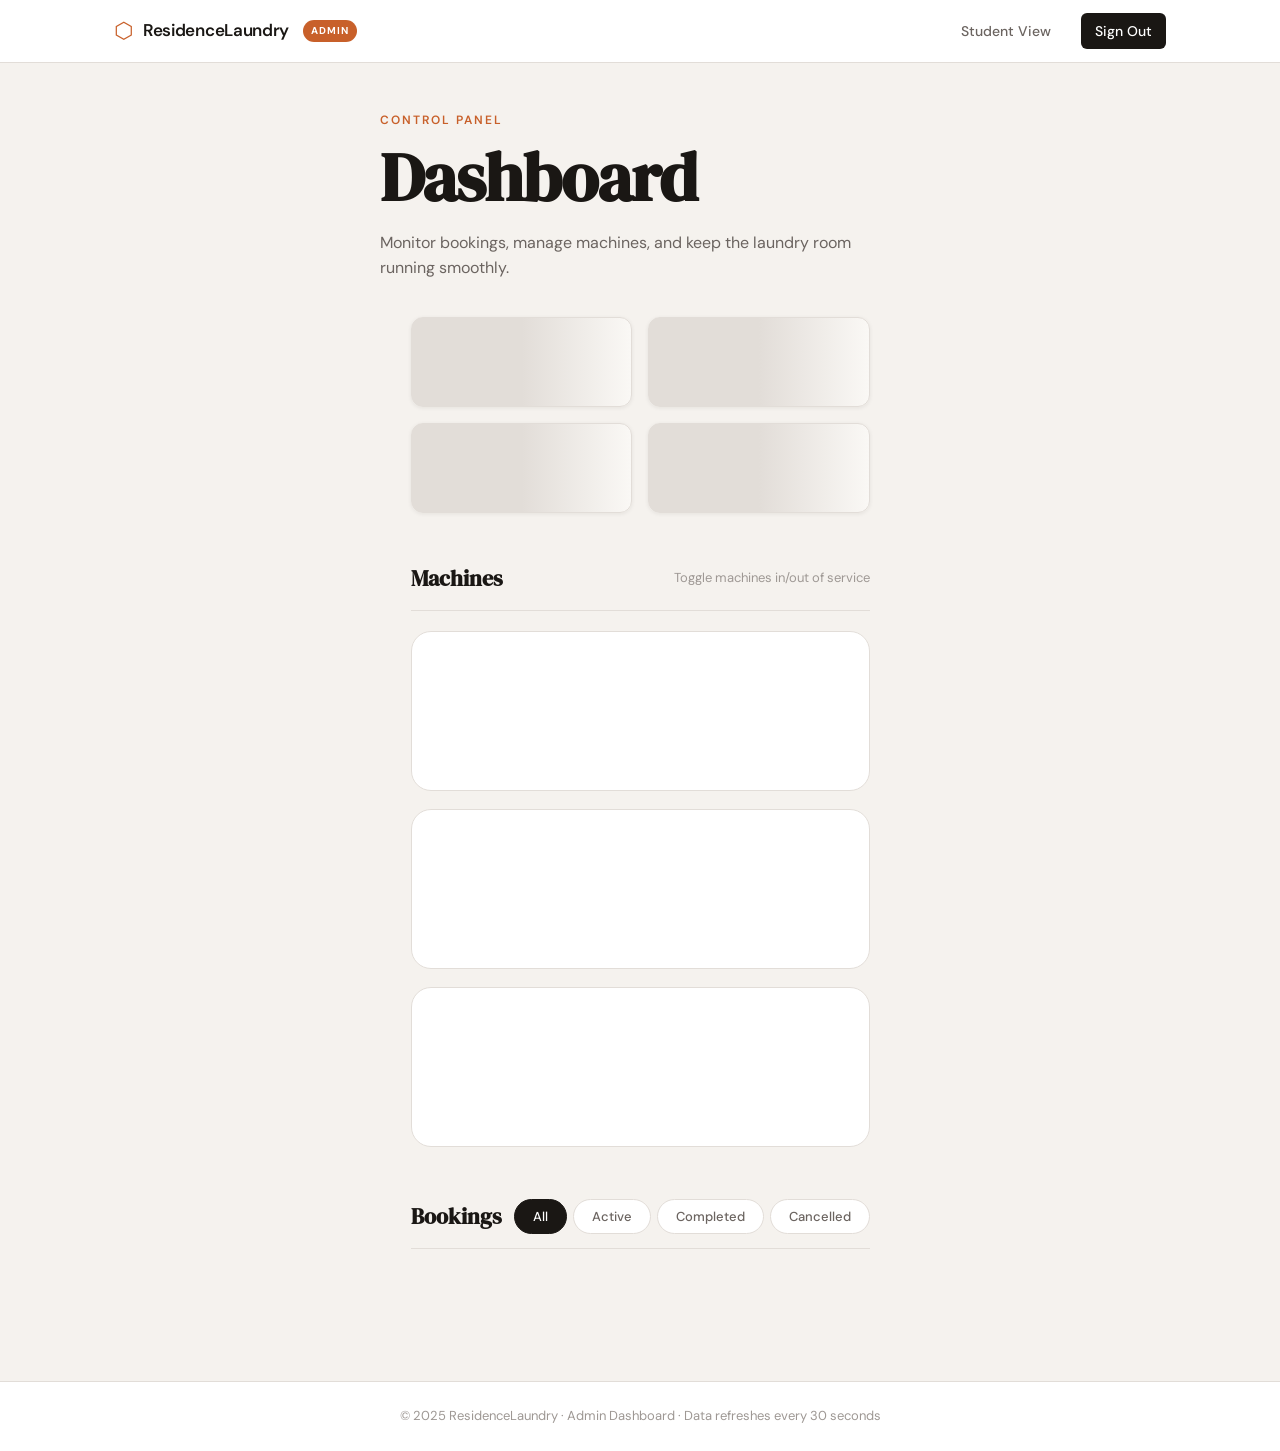
==== templates/admin.html @ 704d6255 "Add admin dashboard and next-slot feature" ====
<!DOCTYPE html>
<html lang="en">
<head>
    <meta charset="UTF-8" />
    <meta name="viewport" content="width=device-width, initial-scale=1.0" />
    <title>ResidenceLaundry — Admin Dashboard</title>
    <link rel="stylesheet" href="/static/style.css" />
    <link rel="preconnect" href="https://fonts.googleapis.com" />
    <link href="https://fonts.googleapis.com/css2?family=DM+Serif+Display&family=DM+Sans:wght@300;400;500;600&display=swap" rel="stylesheet" />
</head>
<body>

    <!-- ======================================================= HEADER -->
    <header class="site-header">
        <div class="header-inner">
            <div class="brand">
                <span class="brand-icon">⬡</span>
                <span class="brand-name">ResidenceLaundry</span>
                <span class="admin-badge">Admin</span>
            </div>
            <nav>
                <a href="/" class="nav-link">Student View</a>
                <a href="/admin/logout" class="nav-link nav-cta">Sign Out</a>
            </nav>
        </div>
    </header>

    <!-- ======================================================= HERO -->
    <section class="hero hero-small">
        <p class="hero-label">Control Panel</p>
        <h1 class="hero-title">Dashboard</h1>
        <p class="hero-sub">Monitor bookings, manage machines, and keep the laundry room running smoothly.</p>
    </section>

    <main class="main-content">

        <!-- ======================================================= STATS -->
        <div id="stats-grid" class="stats-grid">
            <!-- Filled by JS -->
            <div class="stat-card skeleton"></div>
            <div class="stat-card skeleton"></div>
            <div class="stat-card skeleton"></div>
            <div class="stat-card skeleton"></div>
        </div>

        <!-- ======================================================= MACHINES -->
        <section class="admin-section">
            <div class="section-header">
                <h2 class="section-title">Machines</h2>
                <span class="section-hint">Toggle machines in/out of service</span>
            </div>
            <div id="admin-machines-grid" class="machines-grid">
                <div class="machine-card skeleton" style="height:160px;"></div>
                <div class="machine-card skeleton" style="height:160px;"></div>
                <div class="machine-card skeleton" style="height:160px;"></div>
            </div>
        </section>

        <!-- ======================================================= BOOKINGS -->
        <section class="admin-section">
            <div class="section-header">
                <h2 class="section-title">Bookings</h2>
                <!-- Filter tabs -->
                <div class="booking-filter-tabs">
                    <button class="filter-btn active" data-status="all"    onclick="filterBookings('all')">All</button>
                    <button class="filter-btn"         data-status="Active"     onclick="filterBookings('Active')">Active</button>
                    <button class="filter-btn"         data-status="Completed"  onclick="filterBookings('Completed')">Completed</button>
                    <button class="filter-btn"         data-status="Cancelled"  onclick="filterBookings('Cancelled')">Cancelled</button>
                </div>
            </div>

            <div id="bookings-loading" class="loading-state">
                <div class="spinner"></div><p>Loading bookings…</p>
            </div>

            <div id="bookings-table-wrap" class="table-wrap hidden">
                <table class="bookings-table">
                    <thead>
                        <tr>
                            <th>#</th>
                            <th>Student</th>
                            <th>Room</th>
                            <th>Machine</th>
                            <th>Start</th>
                            <th>End</th>
                            <th>Status</th>
                            <th>Action</th>
                        </tr>
                    </thead>
                    <tbody id="bookings-tbody"></tbody>
                </table>
            </div>

            <div id="bookings-empty" class="empty-state hidden">
                <p>No bookings found for this filter.</p>
            </div>
        </section>

    </main>

    <footer class="site-footer">
        <p>© 2025 ResidenceLaundry · Admin Dashboard · Data refreshes every 30 seconds</p>
    </footer>

    <script src="/static/admin.js"></script>
</body>
</html>
---- static/style.css ----
/* =============================================================
   ResidenceLaundry — Stylesheet
   Aesthetic: Clean industrial utility with warm accents.
   Fonts: DM Serif Display (headings) + DM Sans (body)
   ============================================================= */

/* ---- CSS Custom Properties (design tokens) ---- */
:root {
    --bg:           #f5f2ee;        /* warm off-white background */
    --surface:      #ffffff;
    --surface-2:    #faf8f5;
    --border:       #e2ddd8;
    --text-primary: #1a1714;
    --text-secondary: #6b6460;
    --text-muted:   #9e9894;

    --accent:       #c8602a;        /* terracotta orange — main accent */
    --accent-light: #f5ebe4;

    --available:    #2d7a4f;        /* forest green */
    --available-bg: #eaf4ee;
    --busy:         #b83232;        /* deep red */
    --busy-bg:      #fdf0f0;

    --radius-sm:    6px;
    --radius-md:    12px;
    --radius-lg:    20px;

    --shadow-sm:    0 1px 4px rgba(26,23,20,.07);
    --shadow-md:    0 4px 20px rgba(26,23,20,.10);
    --shadow-lg:    0 12px 40px rgba(26,23,20,.14);

    --font-serif:   'DM Serif Display', Georgia, serif;
    --font-sans:    'DM Sans', system-ui, sans-serif;

    --transition:   180ms ease;
}

/* ---- Reset / Base ---- */
*, *::before, *::after { box-sizing: border-box; margin: 0; padding: 0; }

html { scroll-behavior: smooth; }

body {
    font-family: var(--font-sans);
    background: var(--bg);
    color: var(--text-primary);
    font-size: 15px;
    line-height: 1.6;
    min-height: 100vh;
    display: flex;
    flex-direction: column;
}

a { color: inherit; text-decoration: none; }
button { font-family: inherit; cursor: pointer; }
input, select { font-family: inherit; }

/* ================================================================
   HEADER
   ================================================================ */
.site-header {
    background: var(--surface);
    border-bottom: 1px solid var(--border);
    position: sticky;
    top: 0;
    z-index: 100;
}

.header-inner {
    max-width: 1100px;
    margin: 0 auto;
    padding: 0 24px;
    height: 62px;
    display: flex;
    align-items: center;
    justify-content: space-between;
}

.brand {
    display: flex;
    align-items: center;
    gap: 10px;
    font-weight: 600;
    font-size: 17px;
    letter-spacing: -0.3px;
}

.brand-icon {
    font-size: 22px;
    color: var(--accent);
    line-height: 1;
}

nav {
    display: flex;
    align-items: center;
    gap: 8px;
}

.nav-link {
    padding: 7px 14px;
    border-radius: var(--radius-sm);
    font-size: 14px;
    font-weight: 500;
    color: var(--text-secondary);
    transition: background var(--transition), color var(--transition);
}

.nav-link:hover,
.nav-link.active {
    background: var(--surface-2);
    color: var(--text-primary);
}

.nav-cta {
    background: var(--text-primary);
    color: #fff !important;
    margin-left: 8px;
}

.nav-cta:hover,
.nav-cta.active {
    background: var(--accent) !important;
    color: #fff !important;
}

/* ================================================================
   HERO
   ================================================================ */
.hero {
    max-width: 1100px;
    margin: 0 auto;
    padding: 64px 24px 48px;
}

.hero-small {
    padding-top: 48px;
    padding-bottom: 36px;
}

.hero-label {
    font-size: 12px;
    font-weight: 600;
    letter-spacing: 2px;
    text-transform: uppercase;
    color: var(--accent);
    margin-bottom: 12px;
}

.hero-title {
    font-family: var(--font-serif);
    font-size: clamp(40px, 6vw, 68px);
    line-height: 1.05;
    letter-spacing: -1px;
    color: var(--text-primary);
    margin-bottom: 16px;
}

.hero-sub {
    font-size: 16px;
    color: var(--text-secondary);
    max-width: 520px;
}

/* ================================================================
   MAIN CONTENT
   ================================================================ */
.main-content {
    max-width: 1100px;
    margin: 0 auto;
    padding: 0 24px 80px;
    flex: 1;
}

/* ================================================================
   FILTER BAR
   ================================================================ */
.filter-bar {
    display: flex;
    gap: 8px;
    margin-bottom: 32px;
    border-bottom: 1px solid var(--border);
    padding-bottom: 16px;
}

.filter-btn {
    padding: 8px 18px;
    border: 1px solid var(--border);
    border-radius: 100px;
    background: var(--surface);
    font-size: 13px;
    font-weight: 500;
    color: var(--text-secondary);
    transition: all var(--transition);
}

.filter-btn:hover {
    border-color: var(--text-secondary);
    color: var(--text-primary);
}

.filter-btn.active {
    background: var(--text-primary);
    border-color: var(--text-primary);
    color: #fff;
}

/* ================================================================
   MACHINE GRID
   ================================================================ */
.machines-grid {
    display: grid;
    grid-template-columns: repeat(auto-fill, minmax(280px, 1fr));
    gap: 18px;
}

.machine-card {
    background: var(--surface);
    border: 1px solid var(--border);
    border-radius: var(--radius-lg);
    padding: 24px;
    transition: transform var(--transition), box-shadow var(--transition);
    position: relative;
    overflow: hidden;
    animation: fadeUp 300ms ease both;
}

.machine-card:hover {
    transform: translateY(-3px);
    box-shadow: var(--shadow-md);
}

/* Subtle left bar to indicate status */
.machine-card::before {
    content: '';
    position: absolute;
    top: 0; left: 0; bottom: 0;
    width: 4px;
    border-radius: 4px 0 0 4px;
}

.machine-card.available::before { background: var(--available); }
.machine-card.busy::before       { background: var(--busy); }

.machine-type-badge {
    display: inline-flex;
    align-items: center;
    gap: 5px;
    font-size: 11px;
    font-weight: 600;
    letter-spacing: 1.5px;
    text-transform: uppercase;
    color: var(--text-muted);
    margin-bottom: 10px;
}

.machine-name {
    font-family: var(--font-serif);
    font-size: 24px;
    margin-bottom: 16px;
    letter-spacing: -0.3px;
}

.status-badge {
    display: inline-flex;
    align-items: center;
    gap: 7px;
    padding: 5px 12px;
    border-radius: 100px;
    font-size: 13px;
    font-weight: 600;
    margin-bottom: 14px;
}

.status-badge.available {
    background: var(--available-bg);
    color: var(--available);
}

.status-badge.busy {
    background: var(--busy-bg);
    color: var(--busy);
}

.status-dot {
    width: 7px; height: 7px;
    border-radius: 50%;
}

.available .status-dot  { background: var(--available); animation: pulse-green 2s infinite; }
.busy      .status-dot  { background: var(--busy); }

.machine-detail {
    font-size: 13px;
    color: var(--text-secondary);
    margin-bottom: 4px;
}

.machine-detail strong { color: var(--text-primary); }

.card-footer {
    margin-top: 20px;
    display: flex;
    gap: 10px;
}

.btn-book {
    flex: 1;
    padding: 10px;
    background: var(--text-primary);
    color: #fff;
    border: none;
    border-radius: var(--radius-sm);
    font-size: 13px;
    font-weight: 600;
    transition: background var(--transition);
}

.btn-book:hover  { background: var(--accent); }
.btn-book:disabled {
    background: var(--border);
    color: var(--text-muted);
    cursor: not-allowed;
}

/* ================================================================
   LOADING & ERROR STATES
   ================================================================ */
.loading-state {
    text-align: center;
    padding: 80px 24px;
    color: var(--text-secondary);
}

.spinner {
    width: 36px; height: 36px;
    border: 3px solid var(--border);
    border-top-color: var(--accent);
    border-radius: 50%;
    animation: spin 0.8s linear infinite;
    margin: 0 auto 16px;
}

.error-banner {
    background: var(--busy-bg);
    border: 1px solid #f5c6c6;
    border-radius: var(--radius-md);
    padding: 16px 20px;
    color: var(--busy);
    font-weight: 500;
    margin-bottom: 24px;
}

.legend {
    display: flex;
    align-items: center;
    gap: 20px;
    margin-top: 32px;
    font-size: 13px;
    color: var(--text-secondary);
}

.legend-dot {
    display: inline-block;
    width: 10px; height: 10px;
    border-radius: 50%;
    margin-right: 5px;
}

.available-dot { background: var(--available); }
.busy-dot      { background: var(--busy); }

/* ================================================================
   BOOKING FORM PAGE
   ================================================================ */
.form-page { padding-top: 8px; }

.form-layout {
    display: grid;
    grid-template-columns: 1fr 380px;
    gap: 32px;
    align-items: start;
}

@media (max-width: 860px) {
    .form-layout { grid-template-columns: 1fr; }
}

/* ---- Form Card ---- */
.form-card {
    background: var(--surface);
    border: 1px solid var(--border);
    border-radius: var(--radius-lg);
    padding: 36px;
    box-shadow: var(--shadow-sm);
}

.form-card-title {
    font-family: var(--font-serif);
    font-size: 26px;
    margin-bottom: 28px;
    letter-spacing: -0.3px;
}

.booking-form { display: flex; flex-direction: column; gap: 22px; }

.field-group { display: flex; flex-direction: column; gap: 7px; }

.field-label {
    font-size: 13px;
    font-weight: 600;
    color: var(--text-secondary);
    letter-spacing: 0.3px;
}

.field-input {
    padding: 11px 14px;
    border: 1px solid var(--border);
    border-radius: var(--radius-sm);
    font-size: 15px;
    color: var(--text-primary);
    background: var(--surface);
    transition: border-color var(--transition), box-shadow var(--transition);
    appearance: none;
    -webkit-appearance: none;
}

.field-input:focus {
    outline: none;
    border-color: var(--accent);
    box-shadow: 0 0 0 3px rgba(200,96,42,.12);
}

.field-select {
    background-image: url("data:image/svg+xml,%3Csvg xmlns='http://www.w3.org/2000/svg' width='12' height='8' viewBox='0 0 12 8'%3E%3Cpath d='M1 1l5 5 5-5' stroke='%236b6460' stroke-width='1.5' fill='none' stroke-linecap='round'/%3E%3C/svg%3E");
    background-repeat: no-repeat;
    background-position: right 14px center;
    padding-right: 36px;
    cursor: pointer;
}

.field-hint {
    font-size: 12px;
    color: var(--text-muted);
    margin-top: 2px;
}

.submit-btn {
    margin-top: 8px;
    padding: 14px 24px;
    background: var(--text-primary);
    color: #fff;
    border: none;
    border-radius: var(--radius-md);
    font-size: 15px;
    font-weight: 600;
    letter-spacing: 0.2px;
    transition: background var(--transition), transform var(--transition);
    display: flex;
    align-items: center;
    justify-content: center;
    gap: 10px;
}

.submit-btn:hover { background: var(--accent); transform: translateY(-1px); }
.submit-btn:active { transform: translateY(0); }
.submit-btn:disabled { background: var(--border); color: var(--text-muted); cursor: not-allowed; transform: none; }

.btn-spinner {
    font-size: 18px;
    animation: spin 0.7s linear infinite;
    display: inline-block;
}

/* ---- Feedback Messages ---- */
.feedback-msg {
    display: flex;
    align-items: flex-start;
    gap: 14px;
    padding: 16px 18px;
    border-radius: var(--radius-md);
    margin-bottom: 24px;
    font-size: 14px;
    line-height: 1.5;
}

.feedback-msg p { margin-top: 4px; color: var(--text-secondary); }
.feedback-msg strong { display: block; font-size: 15px; }

.success-msg { background: var(--available-bg); border: 1px solid #b2dfc6; color: var(--available); }
.error-msg   { background: var(--busy-bg);      border: 1px solid #f5c6c6; color: var(--busy); }

.feedback-icon {
    font-size: 20px;
    font-weight: 700;
    flex-shrink: 0;
    margin-top: 1px;
}

/* ---- Info Panel ---- */
.info-panel {
    background: var(--surface-2);
    border: 1px solid var(--border);
    border-radius: var(--radius-lg);
    padding: 30px;
}

.info-title {
    font-family: var(--font-serif);
    font-size: 20px;
    margin-bottom: 22px;
}

.info-steps {
    list-style: none;
    display: flex;
    flex-direction: column;
    gap: 20px;
    margin-bottom: 28px;
}

.info-steps li {
    display: flex;
    gap: 14px;
    font-size: 14px;
    line-height: 1.5;
}

.info-steps p { color: var(--text-secondary); margin-top: 2px; font-size: 13px; }
.info-steps strong { font-weight: 600; }

.step-num {
    font-size: 11px;
    font-weight: 700;
    color: var(--accent);
    background: var(--accent-light);
    padding: 4px 7px;
    border-radius: 4px;
    height: fit-content;
    flex-shrink: 0;
    letter-spacing: 0.5px;
}

.info-duration-box {
    background: var(--surface);
    border: 1px solid var(--border);
    border-radius: var(--radius-md);
    padding: 16px;
    display: flex;
    flex-direction: column;
    gap: 10px;
    margin-bottom: 24px;
}

.duration-item {
    display: flex;
    align-items: center;
    gap: 10px;
    font-size: 14px;
}

.duration-icon { font-size: 20px; }

.back-link {
    font-size: 13px;
    color: var(--text-secondary);
    font-weight: 500;
    transition: color var(--transition);
    display: inline-block;
}

.back-link:hover { color: var(--accent); }

/* ================================================================
   FOOTER
   ================================================================ */
.site-footer {
    text-align: center;
    padding: 24px;
    font-size: 13px;
    color: var(--text-muted);
    border-top: 1px solid var(--border);
    background: var(--surface);
}

/* ================================================================
   UTILITY
   ================================================================ */
.hidden { display: none !important; }

/* ================================================================
   ANIMATIONS
   ================================================================ */
@keyframes spin {
    to { transform: rotate(360deg); }
}

@keyframes fadeUp {
    from { opacity: 0; transform: translateY(14px); }
    to   { opacity: 1; transform: translateY(0); }
}

@keyframes pulse-green {
    0%, 100% { box-shadow: 0 0 0 0 rgba(45,122,79,.4); }
    50%       { box-shadow: 0 0 0 5px rgba(45,122,79,.0); }
}

/* ================================================================
   RESPONSIVE
   ================================================================ */
@media (max-width: 640px) {
    .hero { padding: 40px 16px 32px; }
    .main-content { padding: 0 16px 60px; }
    .form-card { padding: 24px 20px; }
    .filter-bar { flex-wrap: wrap; }
    .header-inner { padding: 0 16px; }
}

/* ================================================================
   ADMIN — Login Page
   ================================================================ */
.login-body {
    display: flex;
    align-items: center;
    justify-content: center;
    min-height: 100vh;
    background: var(--bg);
}

.login-card {
    background: var(--surface);
    border: 1px solid var(--border);
    border-radius: var(--radius-lg);
    padding: 44px 40px;
    width: 100%;
    max-width: 420px;
    box-shadow: var(--shadow-lg);
}

.login-brand {
    display: flex;
    align-items: center;
    gap: 10px;
    font-weight: 600;
    font-size: 16px;
    margin-bottom: 28px;
}

.login-title {
    font-family: var(--font-serif);
    font-size: 32px;
    margin-bottom: 8px;
}

.login-sub {
    color: var(--text-secondary);
    font-size: 14px;
    margin-bottom: 28px;
}

.login-form { display: flex; flex-direction: column; gap: 16px; }

/* ================================================================
   ADMIN — Dashboard
   ================================================================ */
.admin-badge {
    background: var(--accent);
    color: #fff;
    font-size: 10px;
    font-weight: 700;
    letter-spacing: 1px;
    text-transform: uppercase;
    padding: 3px 8px;
    border-radius: 100px;
    margin-left: 4px;
}

/* Stats grid */
.stats-grid {
    display: grid;
    grid-template-columns: repeat(auto-fill, minmax(180px, 1fr));
    gap: 16px;
    margin-bottom: 48px;
}

.stat-card {
    background: var(--surface);
    border: 1px solid var(--border);
    border-radius: var(--radius-md);
    padding: 22px 20px;
    box-shadow: var(--shadow-sm);
}

.stat-card.skeleton {
    height: 90px;
    background: linear-gradient(90deg, var(--border) 25%, var(--surface-2) 50%, var(--border) 75%);
    background-size: 200% 100%;
    animation: shimmer 1.4s infinite;
}

.stat-label {
    font-size: 12px;
    font-weight: 600;
    letter-spacing: 0.5px;
    text-transform: uppercase;
    color: var(--text-muted);
    margin-bottom: 10px;
}

.stat-value {
    font-family: var(--font-serif);
    font-size: 36px;
    line-height: 1;
    color: var(--text-primary);
}

.stat-value-sm { font-size: 22px; }

.stat-of {
    font-size: 18px;
    color: var(--text-muted);
    font-family: var(--font-sans);
}

/* Admin section */
.admin-section { margin-bottom: 52px; }

.section-header {
    display: flex;
    align-items: center;
    justify-content: space-between;
    flex-wrap: wrap;
    gap: 12px;
    margin-bottom: 20px;
    padding-bottom: 14px;
    border-bottom: 1px solid var(--border);
}

.section-title {
    font-family: var(--font-serif);
    font-size: 22px;
}

.section-hint {
    font-size: 13px;
    color: var(--text-muted);
}

.booking-filter-tabs {
    display: flex;
    gap: 6px;
    flex-wrap: wrap;
}

/* Bookings table */
.table-wrap {
    overflow-x: auto;
    border: 1px solid var(--border);
    border-radius: var(--radius-md);
}

.bookings-table {
    width: 100%;
    border-collapse: collapse;
    font-size: 14px;
}

.bookings-table th {
    background: var(--surface-2);
    padding: 12px 16px;
    text-align: left;
    font-size: 12px;
    font-weight: 600;
    letter-spacing: 0.5px;
    text-transform: uppercase;
    color: var(--text-secondary);
    border-bottom: 1px solid var(--border);
    white-space: nowrap;
}

.bookings-table td {
    padding: 12px 16px;
    border-bottom: 1px solid var(--border);
    color: var(--text-primary);
    vertical-align: middle;
}

.bookings-table tr:last-child td { border-bottom: none; }

.bookings-table tr:hover td { background: var(--surface-2); }

/* Status badges inside the table */
.booking-status {
    display: inline-block;
    padding: 3px 10px;
    border-radius: 100px;
    font-size: 12px;
    font-weight: 600;
}

.status-active    { background: var(--available-bg); color: var(--available); }
.status-completed { background: var(--surface-2);    color: var(--text-muted); border: 1px solid var(--border); }
.status-cancelled { background: var(--busy-bg);      color: var(--busy); }

/* Cancel button inside table */
.btn-cancel {
    padding: 5px 12px;
    background: var(--busy-bg);
    color: var(--busy);
    border: 1px solid #f5c6c6;
    border-radius: var(--radius-sm);
    font-size: 12px;
    font-weight: 600;
    cursor: pointer;
    transition: background var(--transition);
}

.btn-cancel:hover { background: var(--busy); color: #fff; }

.no-action { color: var(--text-muted); font-size: 13px; }

/* Machine toggle buttons */
.btn-deactivate {
    background: var(--busy-bg) !important;
    color: var(--busy) !important;
}
.btn-deactivate:hover { background: var(--busy) !important; color: #fff !important; }

.btn-activate {
    background: var(--available-bg) !important;
    color: var(--available) !important;
}
.btn-activate:hover { background: var(--available) !important; color: #fff !important; }

/* Empty state */
.empty-state {
    text-align: center;
    padding: 48px;
    color: var(--text-muted);
    font-size: 14px;
    background: var(--surface);
    border: 1px solid var(--border);
    border-radius: var(--radius-md);
}

/* ================================================================
   OUT OF SERVICE machine card
   ================================================================ */
.machine-card.out-of-service {
    opacity: 0.7;
}

.machine-card.out-of-service::before { background: var(--text-muted); }

.status-badge.oos {
    background: var(--surface-2);
    color: var(--text-muted);
    border: 1px solid var(--border);
}

.oos-dot { background: var(--text-muted); }

/* Next slot hint on busy cards */
.next-slot-hint {
    margin-top: 6px;
    font-size: 13px;
    color: var(--accent) !important;
}

.btn-book-next {
    background: var(--accent) !important;
}

.btn-book-next:hover {
    background: #a8501f !important;
}

/* ================================================================
   TOAST notifications
   ================================================================ */
.toast {
    position: fixed;
    bottom: 28px;
    right: 28px;
    padding: 14px 20px;
    border-radius: var(--radius-md);
    font-size: 14px;
    font-weight: 500;
    box-shadow: var(--shadow-lg);
    z-index: 9999;
    animation: fadeUp 200ms ease;
    max-width: 320px;
}

.toast-success { background: var(--available); color: #fff; }
.toast-error   { background: var(--busy);      color: #fff; }

/* ================================================================
   SKELETON shimmer animation
   ================================================================ */
@keyframes shimmer {
    0%   { background-position: 200% 0; }
    100% { background-position: -200% 0; }
}
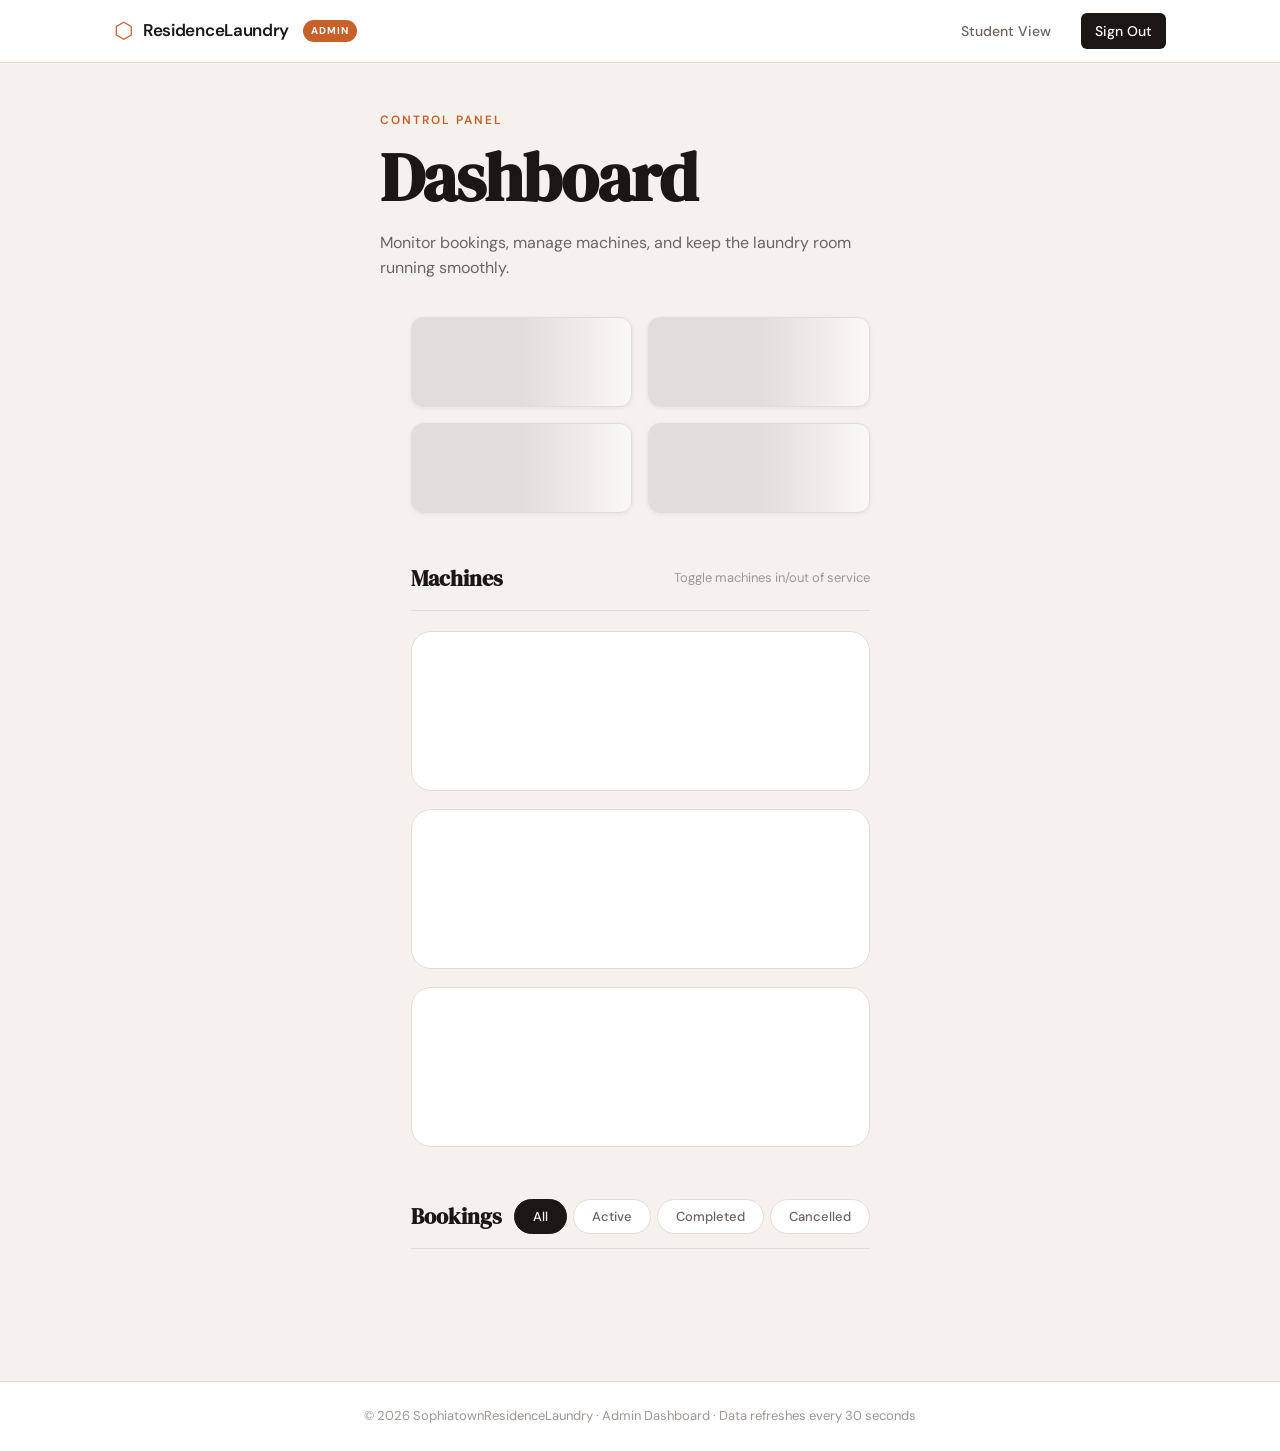
==== commit 71f3824b: "Add 2026 Sophiatown" ====
--- a/templates/admin.html
+++ b/templates/admin.html
@@ -99,7 +99,7 @@
     </main>
 
     <footer class="site-footer">
-        <p>© 2025 ResidenceLaundry · Admin Dashboard · Data refreshes every 30 seconds</p>
+        <p>© 2026 SophiatownResidenceLaundry · Admin Dashboard · Data refreshes every 30 seconds</p>
     </footer>
 
     <script src="/static/admin.js"></script>
--- a/static/style.css
+++ b/static/style.css
@@ -903,3 +903,64 @@
     0%   { background-position: 200% 0; }
     100% { background-position: -200% 0; }
 }
+
+/* ================================================================
+   MACHINE QUEUE — list of bookings on each busy machine card
+   ================================================================ */
+.queue-list {
+    margin-top: 12px;
+    display: flex;
+    flex-direction: column;
+    gap: 6px;
+    border-top: 1px solid var(--border);
+    padding-top: 10px;
+}
+
+.queue-entry {
+    display: flex;
+    align-items: flex-start;
+    gap: 10px;
+    padding: 7px 10px;
+    border-radius: var(--radius-sm);
+    background: var(--surface-2);
+    border: 1px solid var(--border);
+}
+
+.queue-entry.queue-current {
+    background: var(--busy-bg);
+    border-color: #f5c6c6;
+}
+
+.queue-tag {
+    font-size: 10px;
+    font-weight: 700;
+    letter-spacing: 0.5px;
+    padding: 3px 7px;
+    border-radius: 4px;
+    flex-shrink: 0;
+    margin-top: 1px;
+}
+
+.queue-now  { background: var(--busy);      color: #fff; }
+.queue-next { background: var(--border);    color: var(--text-secondary); }
+
+.queue-info {
+    display: flex;
+    flex-direction: column;
+    gap: 2px;
+    min-width: 0;
+}
+
+.queue-name {
+    font-size: 13px;
+    font-weight: 500;
+    color: var(--text-primary);
+    white-space: nowrap;
+    overflow: hidden;
+    text-overflow: ellipsis;
+}
+
+.queue-time {
+    font-size: 12px;
+    color: var(--text-muted);
+}
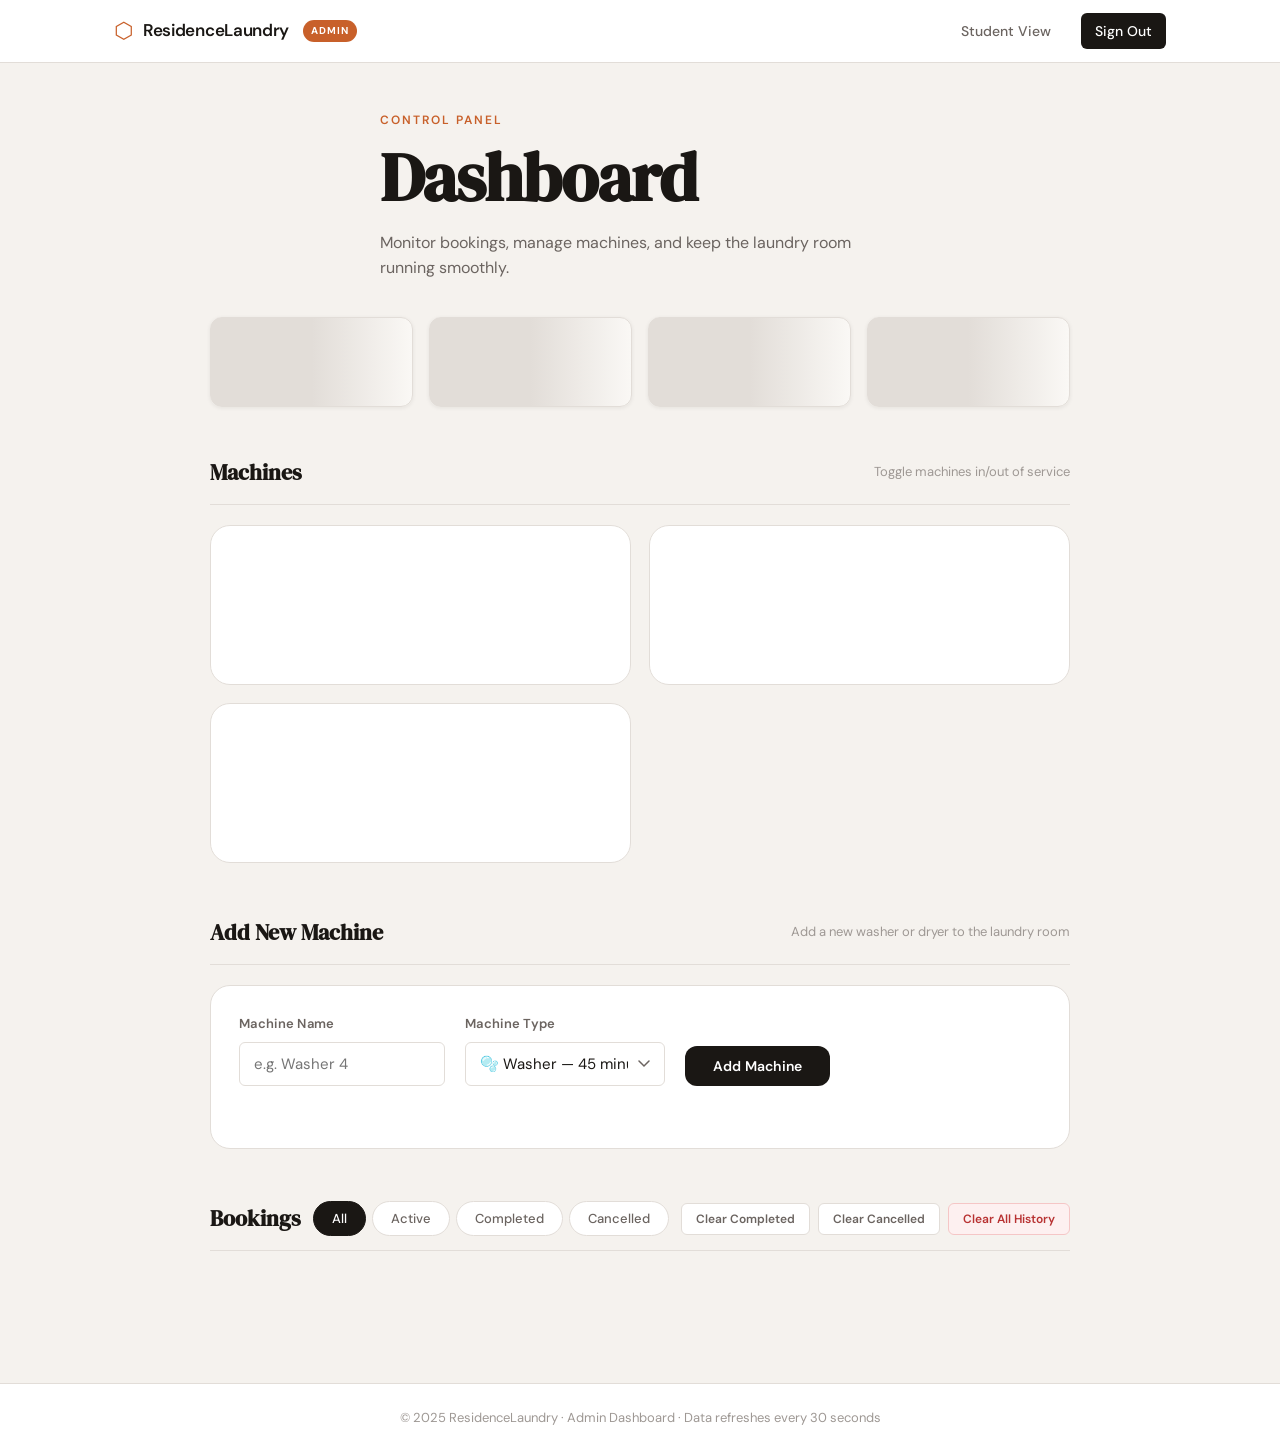
==== commit f0a6bd8a: "Add machine management and clear booking history for admin" ====
--- a/templates/admin.html
+++ b/templates/admin.html
@@ -56,16 +56,58 @@
             </div>
         </section>
 
+        <!-- ======================================================= ADD MACHINE -->
+        <section class="admin-section">
+            <div class="section-header">
+                <h2 class="section-title">Add New Machine</h2>
+                <span class="section-hint">Add a new washer or dryer to the laundry room</span>
+            </div>
+            <div class="add-machine-form">
+                <div class="field-group">
+                    <label class="field-label" for="new-machine-name">Machine Name</label>
+                    <input
+                        type="text"
+                        id="new-machine-name"
+                        class="field-input"
+                        placeholder="e.g. Washer 4"
+                        style="max-width:280px;"
+                    />
+                </div>
+                <div class="field-group">
+                    <label class="field-label" for="new-machine-type">Machine Type</label>
+                    <select id="new-machine-type" class="field-input field-select" style="max-width:200px;">
+                        <option value="Washer">🫧 Washer — 45 minutes</option>
+                        <option value="Dryer">💨 Dryer — 60 minutes</option>
+                    </select>
+                </div>
+                <button class="submit-btn add-machine-btn" onclick="addMachine()">
+                    Add Machine
+                </button>
+                <p id="add-machine-feedback" class="add-machine-feedback"></p>
+            </div>
+        </section>
+
         <!-- ======================================================= BOOKINGS -->
         <section class="admin-section">
             <div class="section-header">
                 <h2 class="section-title">Bookings</h2>
                 <!-- Filter tabs -->
                 <div class="booking-filter-tabs">
-                    <button class="filter-btn active" data-status="all"    onclick="filterBookings('all')">All</button>
-                    <button class="filter-btn"         data-status="Active"     onclick="filterBookings('Active')">Active</button>
-                    <button class="filter-btn"         data-status="Completed"  onclick="filterBookings('Completed')">Completed</button>
-                    <button class="filter-btn"         data-status="Cancelled"  onclick="filterBookings('Cancelled')">Cancelled</button>
+                    <button class="filter-btn active" data-status="all"       onclick="filterBookings('all')">All</button>
+                    <button class="filter-btn"        data-status="Active"    onclick="filterBookings('Active')">Active</button>
+                    <button class="filter-btn"        data-status="Completed" onclick="filterBookings('Completed')">Completed</button>
+                    <button class="filter-btn"        data-status="Cancelled" onclick="filterBookings('Cancelled')">Cancelled</button>
+                </div>
+                <div class="clear-history-btns">
+                    <button class="btn-clear-history" onclick="clearHistory('Completed')">
+                        Clear Completed
+                    </button>
+                    <button class="btn-clear-history" onclick="clearHistory('Cancelled')">
+                        Clear Cancelled
+                    </button>
+                    <button class="btn-clear-history btn-clear-all" onclick="clearHistory('all')">
+                        Clear All History
+                    </button>
                 </div>
             </div>
 
@@ -99,7 +141,7 @@
     </main>
 
     <footer class="site-footer">
-        <p>© 2026 SophiatownResidenceLaundry · Admin Dashboard · Data refreshes every 30 seconds</p>
+        <p>© 2025 ResidenceLaundry · Admin Dashboard · Data refreshes every 30 seconds</p>
     </footer>
 
     <script src="/static/admin.js"></script>
--- a/static/style.css
+++ b/static/style.css
@@ -964,3 +964,213 @@
     font-size: 12px;
     color: var(--text-muted);
 }
+
+/* ================================================================
+   CANCEL BUTTON inside queue entries
+   ================================================================ */
+.btn-cancel-slot {
+    margin-left: auto;
+    flex-shrink: 0;
+    padding: 4px 10px;
+    font-size: 11px;
+    font-weight: 600;
+    background: transparent;
+    color: var(--busy);
+    border: 1px solid #f5c6c6;
+    border-radius: var(--radius-sm);
+    cursor: pointer;
+    transition: all var(--transition);
+    white-space: nowrap;
+}
+
+.btn-cancel-slot:hover {
+    background: var(--busy);
+    color: #fff;
+    border-color: var(--busy);
+}
+
+/* ================================================================
+   CANCEL MODAL
+   ================================================================ */
+.modal-overlay {
+    position: fixed;
+    inset: 0;
+    background: rgba(26, 23, 20, 0.55);
+    backdrop-filter: blur(3px);
+    z-index: 200;
+    display: flex;
+    align-items: center;
+    justify-content: center;
+    padding: 24px;
+}
+
+.modal-card {
+    background: var(--surface);
+    border: 1px solid var(--border);
+    border-radius: var(--radius-lg);
+    padding: 36px 32px;
+    width: 100%;
+    max-width: 460px;
+    box-shadow: var(--shadow-lg);
+    animation: fadeUp 200ms ease;
+}
+
+.modal-title {
+    font-family: var(--font-serif);
+    font-size: 26px;
+    margin-bottom: 12px;
+}
+
+.modal-sub {
+    font-size: 14px;
+    color: var(--text-secondary);
+    line-height: 1.5;
+}
+
+.modal-actions {
+    display: flex;
+    gap: 12px;
+    margin-top: 24px;
+}
+
+.modal-btn-secondary {
+    flex: 1;
+    padding: 11px;
+    background: var(--surface-2);
+    border: 1px solid var(--border);
+    border-radius: var(--radius-sm);
+    font-size: 14px;
+    font-weight: 600;
+    color: var(--text-secondary);
+    cursor: pointer;
+    transition: all var(--transition);
+}
+
+.modal-btn-secondary:hover {
+    background: var(--border);
+    color: var(--text-primary);
+}
+
+.modal-btn-danger {
+    flex: 1;
+    padding: 11px;
+    background: var(--busy);
+    border: none;
+    border-radius: var(--radius-sm);
+    font-size: 14px;
+    font-weight: 600;
+    color: #fff;
+    cursor: pointer;
+    transition: background var(--transition);
+}
+
+.modal-btn-danger:hover    { background: #8b1f1f; }
+.modal-btn-danger:disabled { background: var(--border); color: var(--text-muted); cursor: not-allowed; }
+
+/* Feedback message inside modal */
+.cancel-feedback {
+    font-size: 13px;
+    margin-top: 14px;
+    min-height: 20px;
+    line-height: 1.5;
+}
+
+.cancel-success { color: var(--available); font-weight: 500; }
+.cancel-error   { color: var(--busy);      font-weight: 500; }
+
+/* ================================================================
+   ADD MACHINE FORM
+   ================================================================ */
+.add-machine-form {
+    background: var(--surface);
+    border: 1px solid var(--border);
+    border-radius: var(--radius-lg);
+    padding: 28px 28px 24px;
+    display: flex;
+    flex-wrap: wrap;
+    align-items: flex-end;
+    gap: 20px;
+}
+
+.add-machine-btn {
+    margin-top: 0;
+    padding: 11px 28px;
+    font-size: 14px;
+    white-space: nowrap;
+}
+
+.add-machine-feedback {
+    width: 100%;
+    font-size: 13px;
+    font-weight: 500;
+    min-height: 18px;
+    margin: 0;
+}
+
+.feedback-success { color: var(--available); }
+.feedback-error   { color: var(--busy); }
+
+/* ================================================================
+   CLEAR HISTORY BUTTONS
+   ================================================================ */
+.clear-history-btns {
+    display: flex;
+    gap: 8px;
+    flex-wrap: wrap;
+}
+
+.btn-clear-history {
+    padding: 7px 14px;
+    font-size: 12px;
+    font-weight: 600;
+    border: 1px solid var(--border);
+    border-radius: var(--radius-sm);
+    background: var(--surface);
+    color: var(--text-secondary);
+    cursor: pointer;
+    transition: all var(--transition);
+    white-space: nowrap;
+}
+
+.btn-clear-history:hover {
+    background: var(--busy-bg);
+    border-color: #f5c6c6;
+    color: var(--busy);
+}
+
+.btn-clear-all {
+    background: var(--busy-bg);
+    border-color: #f5c6c6;
+    color: var(--busy);
+}
+
+.btn-clear-all:hover {
+    background: var(--busy);
+    color: #fff;
+}
+
+/* ================================================================
+   DELETE MACHINE BUTTON
+   ================================================================ */
+.btn-delete-machine {
+    background: var(--busy-bg) !important;
+    color: var(--busy) !important;
+    border: 1px solid #f5c6c6 !important;
+    font-size: 12px !important;
+}
+
+.btn-delete-machine:hover {
+    background: var(--busy) !important;
+    color: #fff !important;
+}
+
+/* Responsive section header with clear buttons */
+@media (max-width: 700px) {
+    .section-header {
+        flex-direction: column;
+        align-items: flex-start;
+    }
+    .clear-history-btns { margin-top: 8px; }
+    .add-machine-form   { flex-direction: column; align-items: stretch; }
+    .add-machine-btn    { width: 100%; }
+}
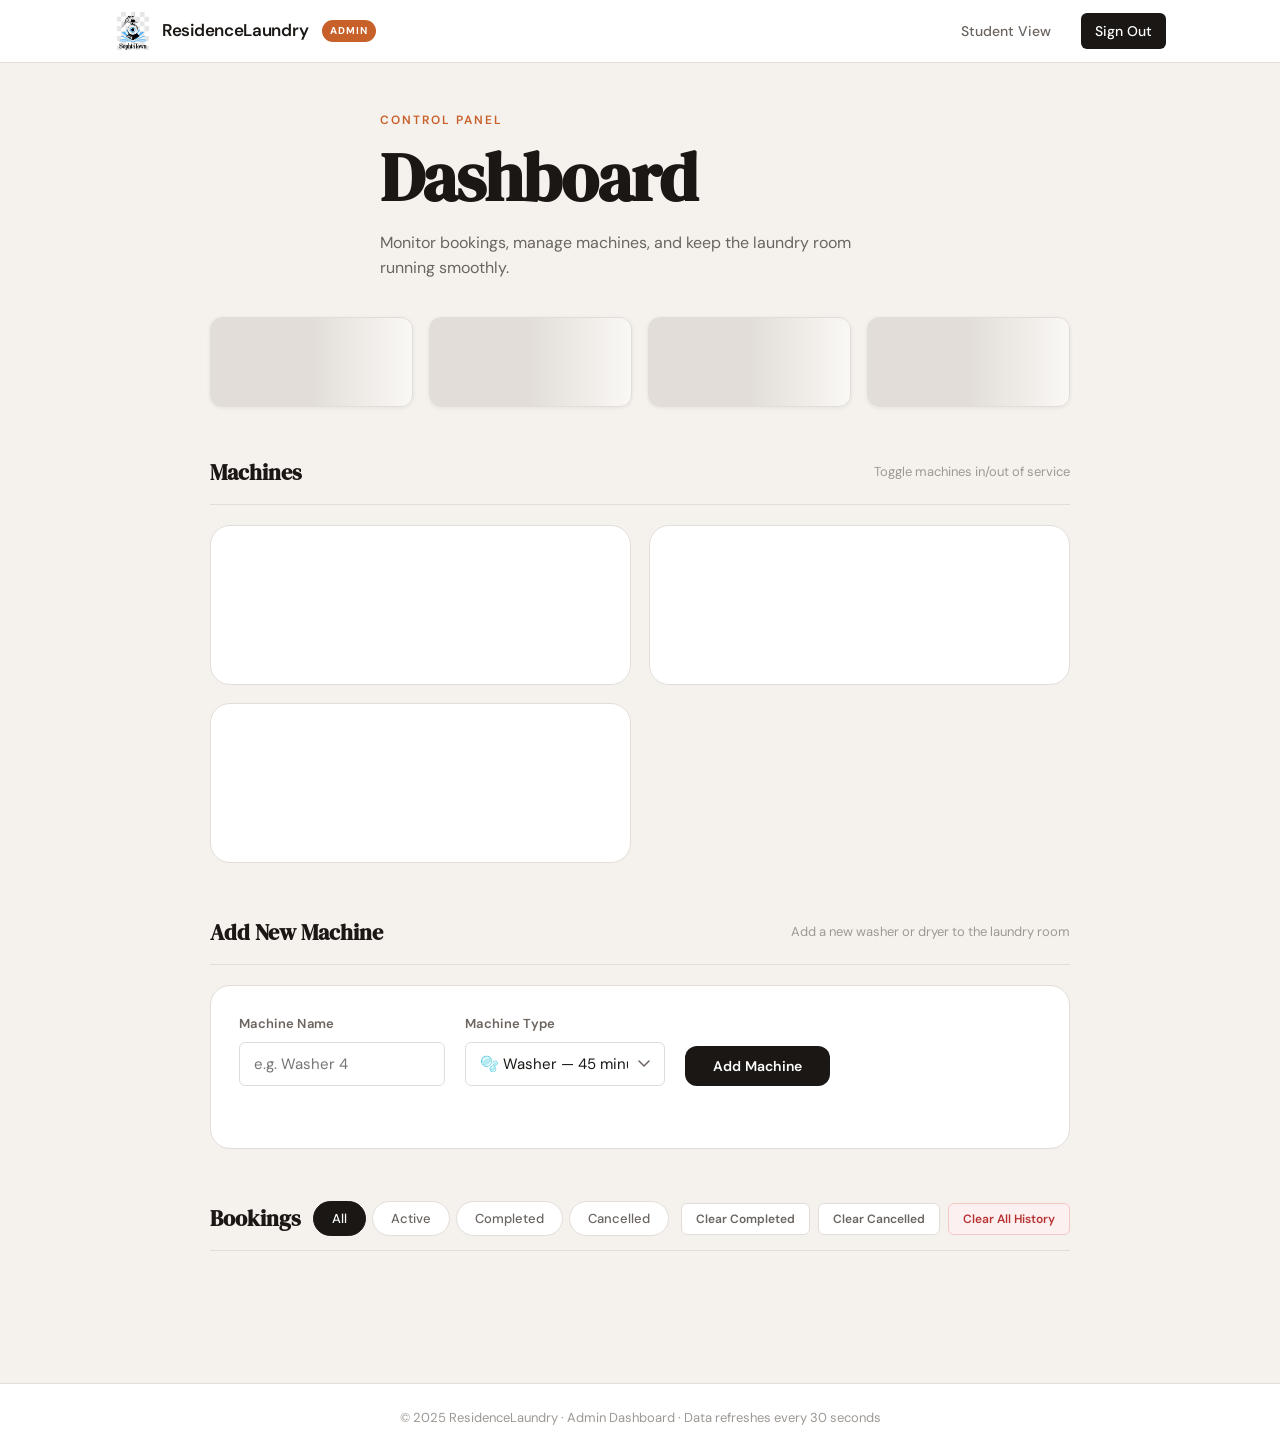
==== commit bba888a4: "Replace hexagon with SophiaTown logo" ====
--- a/templates/admin.html
+++ b/templates/admin.html
@@ -14,7 +14,7 @@
     <header class="site-header">
         <div class="header-inner">
             <div class="brand">
-                <span class="brand-icon">⬡</span>
+                <img src="/static/logo.png" alt="SophiaTown Logo" class="brand-logo" />
                 <span class="brand-name">ResidenceLaundry</span>
                 <span class="admin-badge">Admin</span>
             </div>
--- a/static/style.css
+++ b/static/style.css
@@ -86,10 +86,11 @@
     letter-spacing: -0.3px;
 }
 
-.brand-icon {
-    font-size: 22px;
-    color: var(--accent);
-    line-height: 1;
+.brand-logo {
+    height: 38px;
+    width: 38px;
+    object-fit: contain;
+    border-radius: 4px;
 }
 
 nav {
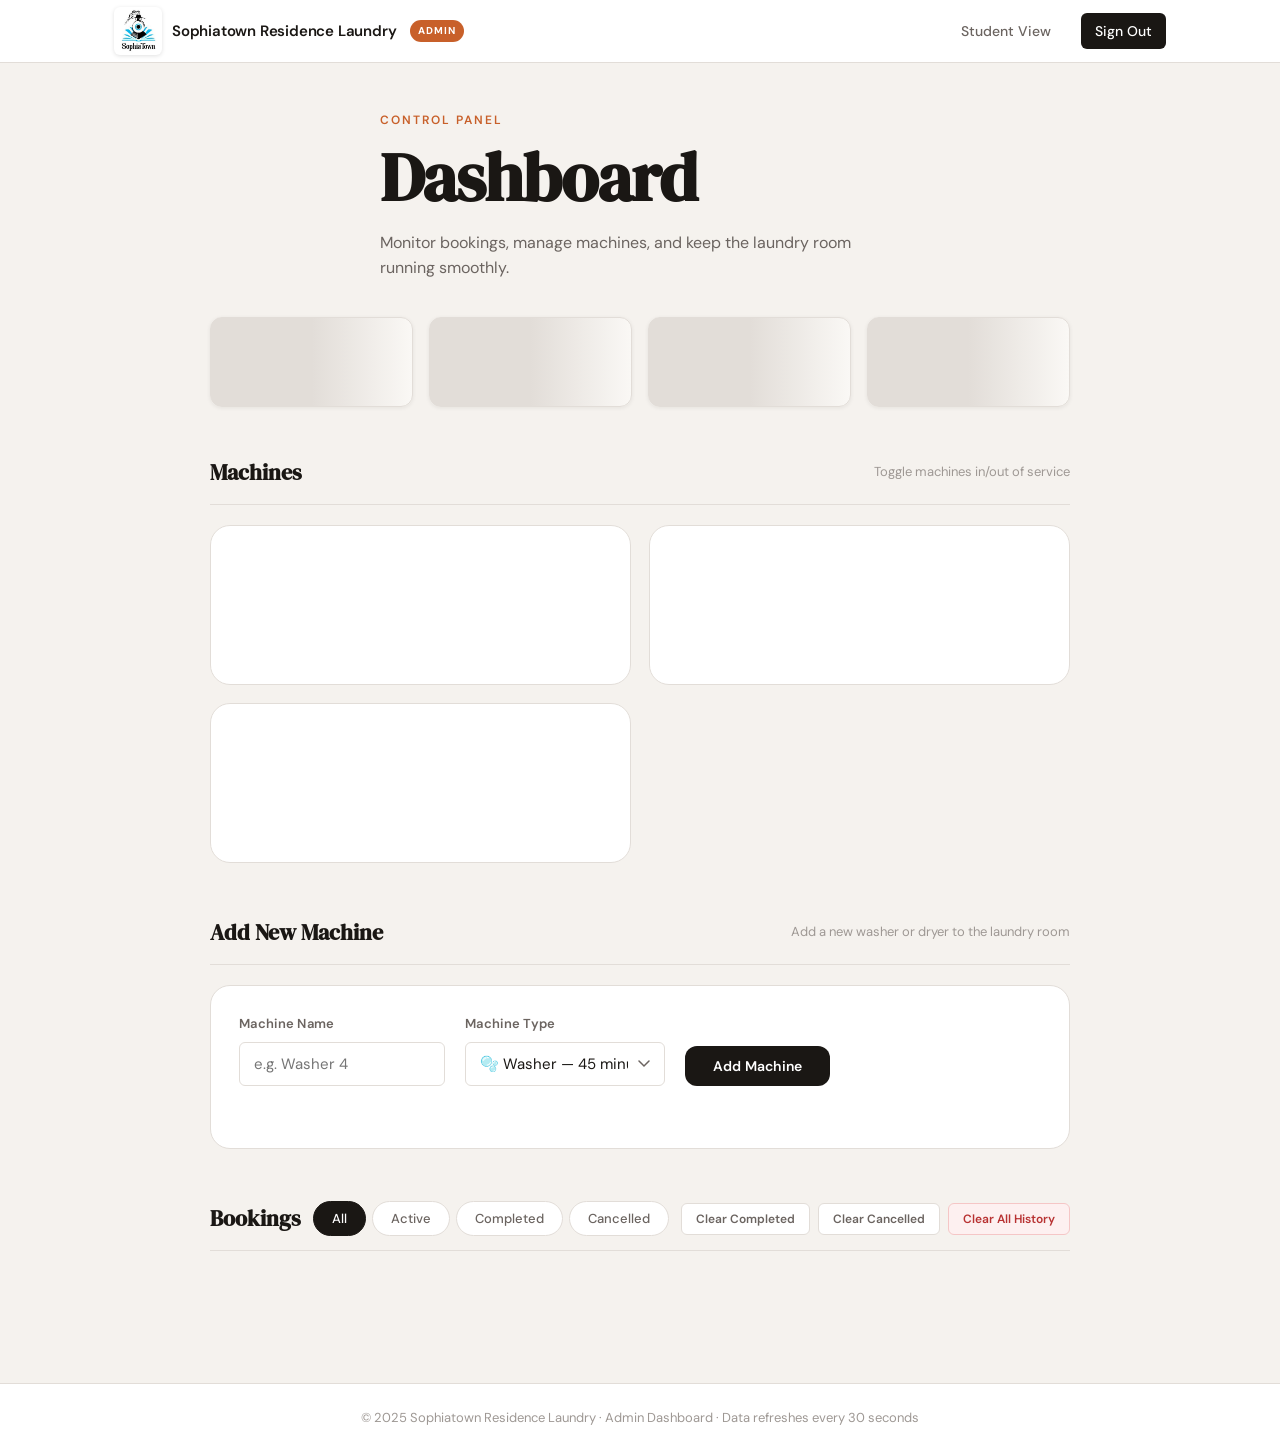
==== commit b9f6c2a1: "Replace hexagon with SophiaTown logo" ====
--- a/templates/admin.html
+++ b/templates/admin.html
@@ -3,7 +3,7 @@
 <head>
     <meta charset="UTF-8" />
     <meta name="viewport" content="width=device-width, initial-scale=1.0" />
-    <title>ResidenceLaundry — Admin Dashboard</title>
+    <title>Sophiatown Residence Laundry — Admin Dashboard</title>
     <link rel="stylesheet" href="/static/style.css" />
     <link rel="preconnect" href="https://fonts.googleapis.com" />
     <link href="https://fonts.googleapis.com/css2?family=DM+Serif+Display&family=DM+Sans:wght@300;400;500;600&display=swap" rel="stylesheet" />
@@ -15,7 +15,7 @@
         <div class="header-inner">
             <div class="brand">
                 <img src="/static/logo.png" alt="SophiaTown Logo" class="brand-logo" />
-                <span class="brand-name">ResidenceLaundry</span>
+                <span class="brand-name">Sophiatown Residence Laundry</span>
                 <span class="admin-badge">Admin</span>
             </div>
             <nav>
@@ -141,7 +141,7 @@
     </main>
 
     <footer class="site-footer">
-        <p>© 2025 ResidenceLaundry · Admin Dashboard · Data refreshes every 30 seconds</p>
+        <p>© 2025 Sophiatown Residence Laundry · Admin Dashboard · Data refreshes every 30 seconds</p>
     </footer>
 
     <script src="/static/admin.js"></script>
--- a/static/style.css
+++ b/static/style.css
@@ -82,15 +82,19 @@
     align-items: center;
     gap: 10px;
     font-weight: 600;
-    font-size: 17px;
-    letter-spacing: -0.3px;
+    font-size: 15px;
+    letter-spacing: -0.2px;
 }
 
 .brand-logo {
-    height: 38px;
-    width: 38px;
+    height: 48px;
+    width: 48px;
     object-fit: contain;
-    border-radius: 4px;
+    /* White background so the black parts of the logo show clearly */
+    background: #fff;
+    border-radius: 6px;
+    padding: 2px;
+    box-shadow: 0 1px 4px rgba(0,0,0,0.12);
 }
 
 nav {
